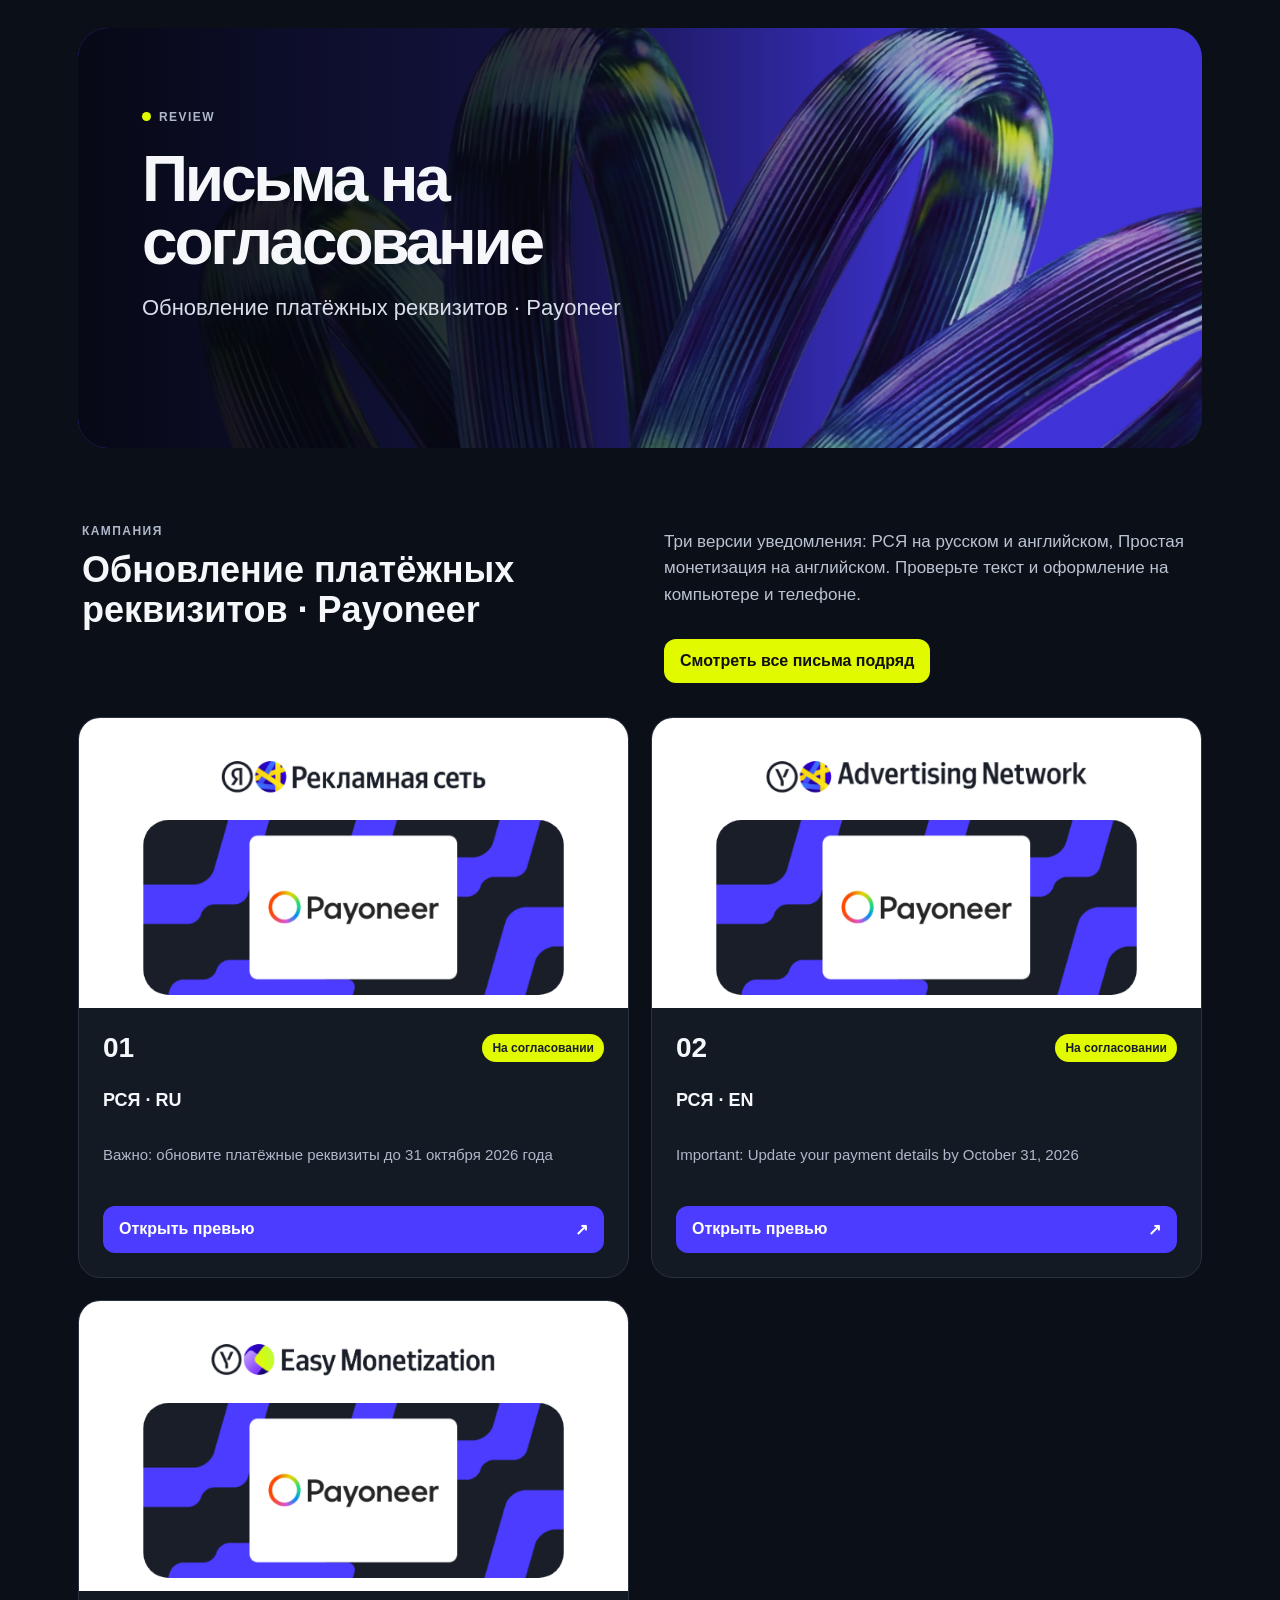
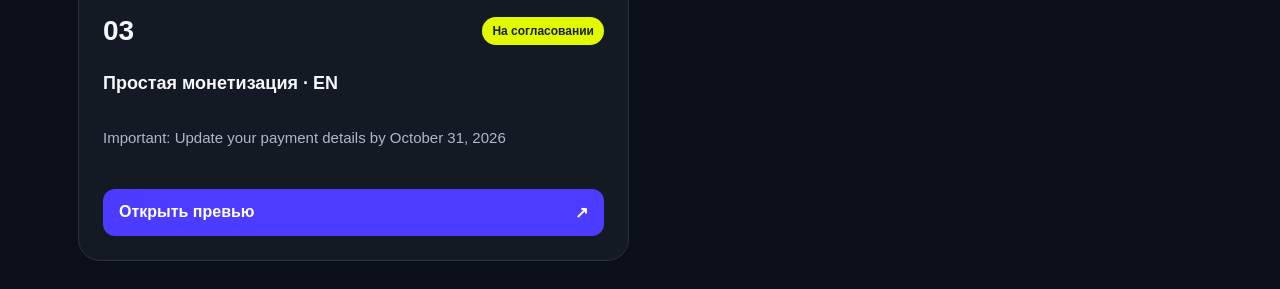
==== index.html @ 2652127f "Publish Payoneer payment details email review" ====
<!doctype html>
<html lang="ru">
<head>
  <meta charset="utf-8">
  <meta name="viewport" content="width=device-width,initial-scale=1">
  <meta name="robots" content="noindex, nofollow, noarchive, nosnippet, noimageindex">
  <title>Обновление платёжных реквизитов · Payoneer — письма на согласование</title>
  <link rel="stylesheet" href="styles.css">
</head>
<body>
  <main>
    <section class="hero">
      <img class="hero__image" src="assets/approval-cover.png" alt="">
      <div class="hero__shade"></div>
      <div class="hero__copy"><p class="eyebrow"><span></span>Review</p><h1>Письма на согласование</h1><p>Обновление платёжных реквизитов · Payoneer</p></div>
    </section>
    <section class="intro"><div><p class="kicker">Кампания</p><h2>Обновление платёжных реквизитов · Payoneer</h2></div><div><p class="intro__copy">Три версии уведомления: РСЯ на русском и английском, Простая монетизация на английском. Проверьте текст и оформление на компьютере и телефоне.</p><a class="all-open" href="all.html" style="display:inline-flex;margin-top:14px;padding:13px 16px;border-radius:12px;color:#111;background:#e1fa00;text-decoration:none;font-weight:700">Смотреть все письма подряд</a></div></section>
    <section class="grid"><article class="card">
  <div class="thumb" data-review-thumb>
    <div class="thumb__stage"><iframe src="yan-ru/email.html" title="Миниатюра письма 01" tabindex="-1"></iframe></div>
    <a class="thumb__link" href="yan-ru/" target="_blank" rel="noopener" aria-label="Открыть превью: РСЯ · RU"></a>
  </div>
  <div class="card__body">
    <div class="topline"><span class="number">01</span><span class="status status--pending">На согласовании</span></div>
    <h3 class="email-name">РСЯ · RU</h3>
    <p class="email-subject">Важно: обновите платёжные реквизиты до 31 октября 2026 года</p>
    <a class="open" href="yan-ru/" target="_blank" rel="noopener">Открыть превью <span aria-hidden="true">↗</span></a>
  </div>
</article><article class="card">
  <div class="thumb" data-review-thumb>
    <div class="thumb__stage"><iframe src="yan-en/email.html" title="Миниатюра письма 02" tabindex="-1"></iframe></div>
    <a class="thumb__link" href="yan-en/" target="_blank" rel="noopener" aria-label="Открыть превью: РСЯ · EN"></a>
  </div>
  <div class="card__body">
    <div class="topline"><span class="number">02</span><span class="status status--pending">На согласовании</span></div>
    <h3 class="email-name">РСЯ · EN</h3>
    <p class="email-subject">Important: Update your payment details by October 31, 2026</p>
    <a class="open" href="yan-en/" target="_blank" rel="noopener">Открыть превью <span aria-hidden="true">↗</span></a>
  </div>
</article><article class="card">
  <div class="thumb" data-review-thumb>
    <div class="thumb__stage"><iframe src="easy-en/email.html" title="Миниатюра письма 03" tabindex="-1"></iframe></div>
    <a class="thumb__link" href="easy-en/" target="_blank" rel="noopener" aria-label="Открыть превью: Простая монетизация · EN"></a>
  </div>
  <div class="card__body">
    <div class="topline"><span class="number">03</span><span class="status status--pending">На согласовании</span></div>
    <h3 class="email-name">Простая монетизация · EN</h3>
    <p class="email-subject">Important: Update your payment details by October 31, 2026</p>
    <a class="open" href="easy-en/" target="_blank" rel="noopener">Открыть превью <span aria-hidden="true">↗</span></a>
  </div>
</article></section>
  </main>
  <pre id="review-qa" hidden>{"ready":false}</pre>
  <script>
    const DESKTOP_WIDTH = 700;
    const fitThumb = thumb => {
      const stage = thumb.querySelector('.thumb__stage');
      const scale = thumb.clientWidth / DESKTOP_WIDTH;
      stage.style.transform = `scale(${scale})`;
      stage.dataset.scale = String(scale);
    };
    const thumbs = [...document.querySelectorAll('[data-review-thumb]')];
    const observer = new ResizeObserver(entries => entries.forEach(entry => fitThumb(entry.target)));
    thumbs.forEach(thumb => { fitThumb(thumb); observer.observe(thumb); });

    const publishQa = () => {
      const result = {
        ready: true,
        viewport: {clientWidth: document.documentElement.clientWidth, scrollWidth: document.documentElement.scrollWidth},
        documentOverflow: document.documentElement.scrollWidth > document.documentElement.clientWidth + 1,
        brokenImages: [...document.images].filter(image => image.complete && image.naturalWidth === 0).map(image => image.getAttribute('src')),
        cards: []
      };
      thumbs.forEach((thumb, index) => {
        const stage = thumb.querySelector('.thumb__stage');
        const frame = thumb.querySelector('iframe');
        const article = thumb.closest('.card');
        const number = article.querySelector('.number');
        const emailName = article.querySelector('.email-name');
        const emailSubject = article.querySelector('.email-subject');
        const numberStyle = getComputedStyle(number);
        const nameStyle = getComputedStyle(emailName);
        const subjectStyle = getComputedStyle(emailSubject);
        const thumbRect = thumb.getBoundingClientRect();
        const stageRect = stage.getBoundingClientRect();
        const card = {
          index,
          loaded: false,
          fitGap: Math.abs(thumbRect.width - stageRect.width),
          brokenImages: [],
          iframeOverflow: null,
          name: emailName.textContent.trim(),
          subject: emailSubject.textContent.trim(),
          nameIsPrimary: parseFloat(nameStyle.fontSize) > parseFloat(subjectStyle.fontSize)
            && Number(nameStyle.fontWeight) > Number(subjectStyle.fontWeight),
          colorsMatch: numberStyle.color === 'rgb(245, 247, 251)'
            && nameStyle.color === 'rgb(245, 247, 251)'
            && subjectStyle.color === 'rgb(174, 184, 202)'
        };
        try {
          const doc = frame.contentDocument;
          card.loaded = Boolean(doc && doc.readyState === 'complete');
          if (doc) {
            card.brokenImages = [...doc.images].filter(image => image.complete && image.naturalWidth === 0).map(image => image.getAttribute('src'));
            card.iframeOverflow = doc.documentElement.scrollWidth > doc.documentElement.clientWidth + 1;
          }
        } catch (_) {}
        result.cards.push(card);
      });
      document.getElementById('review-qa').textContent = JSON.stringify(result);
      window.__reviewQa = result;
    };
    window.addEventListener('load', () => { setTimeout(publishQa, 250); setTimeout(publishQa, 1200); });
  </script>
</body>
</html>
---- styles.css ----
*{box-sizing:border-box}html{background:#0b0f17}body{margin:0;color:#f5f7fb;background:#0b0f17;font-family:Arial,Helvetica,sans-serif}main{max-width:1180px;margin:auto;padding:28px}.hero{position:relative;min-height:420px;overflow:hidden;border-radius:30px}.hero__image{position:absolute;width:100%;height:100%;object-fit:cover}.hero__shade{position:absolute;inset:0;background:linear-gradient(90deg,rgba(4,7,12,.96) 0%,rgba(4,7,12,.78) 42%,rgba(4,7,12,.16) 78%)}.hero__copy{position:relative;z-index:1;max-width:650px;padding:70px 64px}.eyebrow,.kicker{color:#aeb8ca;text-transform:uppercase;letter-spacing:.12em;font-size:12px;font-weight:700}.eyebrow span{display:inline-block;width:9px;height:9px;margin-right:8px;border-radius:50%;background:#e1fa00}h1{margin:24px 0 18px;font-size:64px;line-height:.98;letter-spacing:-.05em}.hero__copy>p:last-child{font-size:22px;color:#d8deea}.intro{display:grid;grid-template-columns:1fr 1fr;gap:48px;padding:64px 4px 34px}.intro h2{margin:8px 0;font-size:36px;line-height:1.1}.intro__copy{align-self:end;color:#bac3d2;font-size:17px;line-height:1.55}.grid{display:grid;grid-template-columns:repeat(2,minmax(0,1fr));gap:22px}.card{min-width:0;overflow:hidden;border:1px solid #283140;border-radius:22px;background:#141a24}.thumb{position:relative;height:290px;overflow:hidden;background:#191e28}.thumb__stage{position:absolute;top:0;left:0;width:700px;height:900px;transform-origin:top left;will-change:transform}.thumb iframe{display:block;width:700px;height:900px;border:0;background:#191e28;pointer-events:none}.thumb__link{position:absolute;inset:0;z-index:1}.card__body{padding:24px}.topline{display:flex;justify-content:space-between;gap:16px;align-items:center}.number{font-size:28px;font-weight:700;color:#f5f7fb}.status{padding:7px 10px;border-radius:99px;font-size:12px}.status--ready{color:#abb5c6;background:#232b38}.status--pending{color:#191e28;background:#e1fa00;font-weight:700}.status--danger{color:#191e28;background:#ff6b6b;font-weight:700}.email-name{min-height:48px;margin:24px 0 8px;color:#f5f7fb;font-size:18px;line-height:1.35;font-weight:700}.card .email-subject{min-height:40px;margin:0 0 22px;color:#aeb8ca;font-size:15px;line-height:1.4;font-weight:400}.open{display:flex;justify-content:space-between;padding:14px 16px;border-radius:12px;color:#fff;background:#4b3cff;text-decoration:none;font-weight:700}footer{display:flex;justify-content:space-between;margin-top:48px;padding:26px 4px;color:#7f8ca0;border-top:1px solid #252d39}@media(max-width:700px){main{padding:12px}.hero{min-height:500px}.hero__shade{background:linear-gradient(0deg,rgba(4,7,12,.98) 0%,rgba(4,7,12,.72) 62%,rgba(4,7,12,.15) 100%)}.hero__copy{padding:285px 25px 28px}h1{font-size:46px}.intro,.grid{grid-template-columns:1fr}.intro{padding:42px 10px 28px;gap:10px}.thumb{height:240px}.card__body{padding:20px}.topline{align-items:flex-start}.status{max-width:190px;text-align:center}.email-name,.card .email-subject{min-height:0}footer{display:block}}
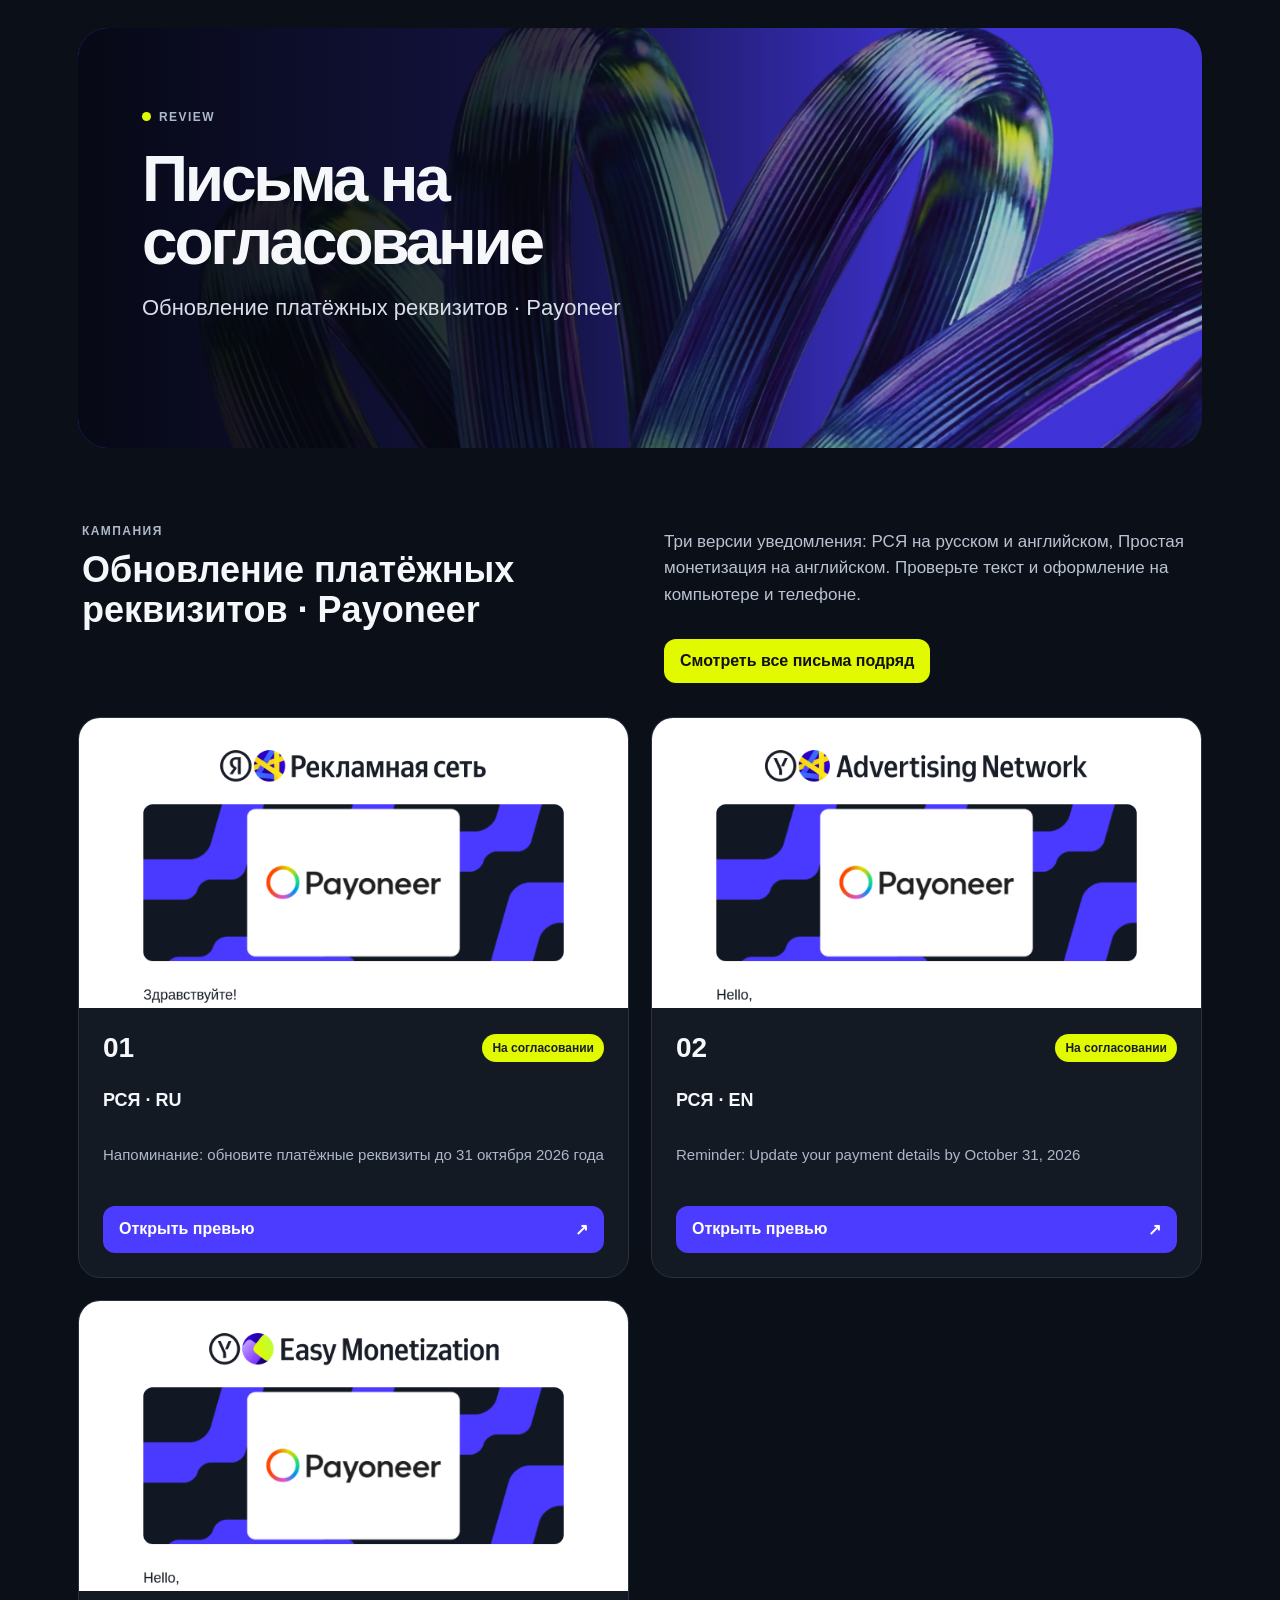
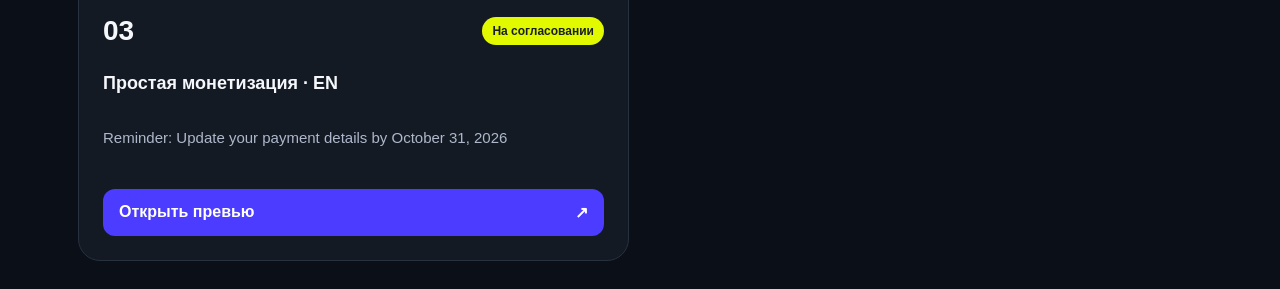
==== commit 3291c679: "Update Payoneer reminder review emails" ====
--- a/index.html
+++ b/index.html
@@ -23,7 +23,7 @@
   <div class="card__body">
     <div class="topline"><span class="number">01</span><span class="status status--pending">На согласовании</span></div>
     <h3 class="email-name">РСЯ · RU</h3>
-    <p class="email-subject">Важно: обновите платёжные реквизиты до 31 октября 2026 года</p>
+    <p class="email-subject">Напоминание: обновите платёжные реквизиты до 31 октября 2026 года</p>
     <a class="open" href="yan-ru/" target="_blank" rel="noopener">Открыть превью <span aria-hidden="true">↗</span></a>
   </div>
 </article><article class="card">
@@ -34,7 +34,7 @@
   <div class="card__body">
     <div class="topline"><span class="number">02</span><span class="status status--pending">На согласовании</span></div>
     <h3 class="email-name">РСЯ · EN</h3>
-    <p class="email-subject">Important: Update your payment details by October 31, 2026</p>
+    <p class="email-subject">Reminder: Update your payment details by October 31, 2026</p>
     <a class="open" href="yan-en/" target="_blank" rel="noopener">Открыть превью <span aria-hidden="true">↗</span></a>
   </div>
 </article><article class="card">
@@ -45,7 +45,7 @@
   <div class="card__body">
     <div class="topline"><span class="number">03</span><span class="status status--pending">На согласовании</span></div>
     <h3 class="email-name">Простая монетизация · EN</h3>
-    <p class="email-subject">Important: Update your payment details by October 31, 2026</p>
+    <p class="email-subject">Reminder: Update your payment details by October 31, 2026</p>
     <a class="open" href="easy-en/" target="_blank" rel="noopener">Открыть превью <span aria-hidden="true">↗</span></a>
   </div>
 </article></section>
